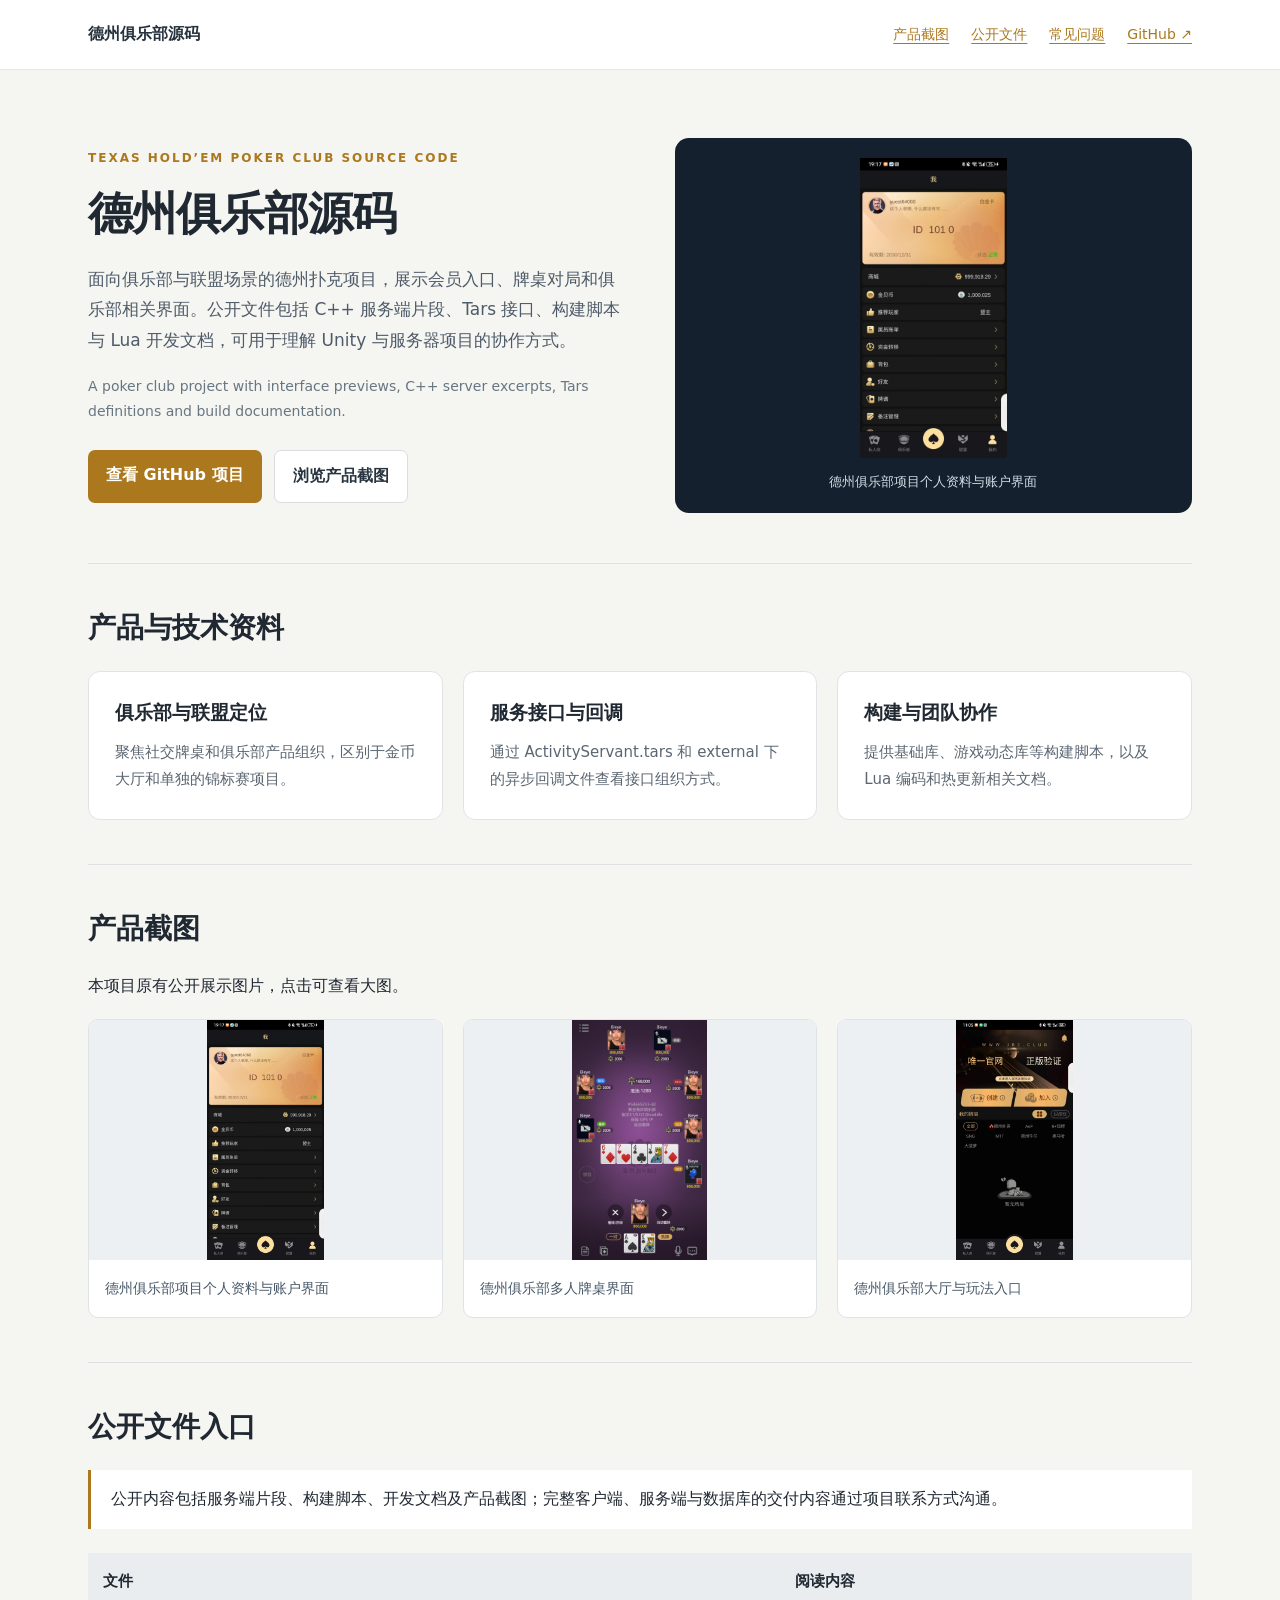
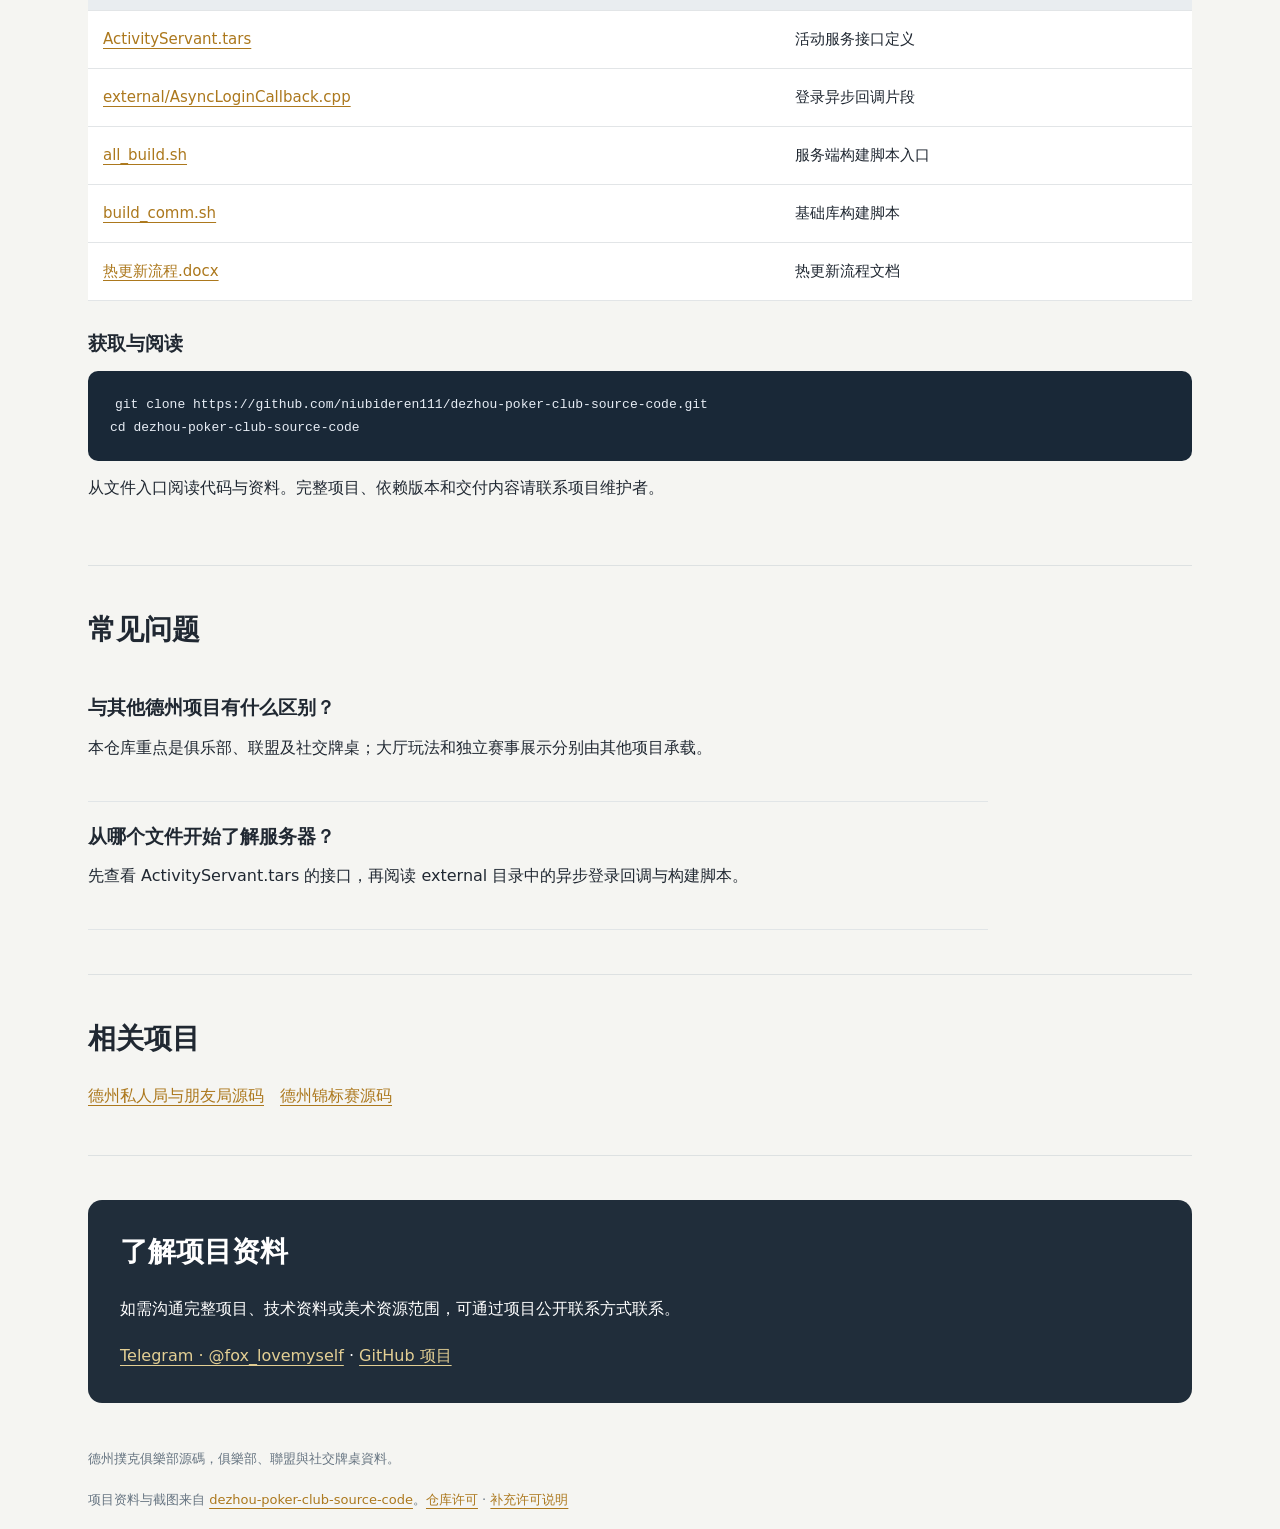
==== docs/index.html @ 36bede4f "Add files via upload" ====
<!doctype html>
<html lang="zh-CN"><head><meta charset="utf-8"><meta name="viewport" content="width=device-width,initial-scale=1">
<title>德州俱乐部源码｜Unity、C++ 与联盟系统资料</title><meta name="description" content="面向俱乐部与联盟场景的德州扑克项目，展示会员入口、牌桌对局和俱乐部相关界面。公开文件包括 C++ 服务端片段、Tars 接口、构建脚本与 Lua 开发文档，可用于理解 Unity 与服务器项目的协作方式。"><meta name="robots" content="index,follow,max-image-preview:large">
<link rel="canonical" href="https://niubideren111.github.io/dezhou-poker-club-source-code/"><meta property="og:type" content="website"><meta property="og:locale" content="zh_CN"><meta property="og:title" content="德州俱乐部源码｜Unity、C++ 与联盟系统资料"><meta property="og:description" content="面向俱乐部与联盟场景的德州扑克项目，展示会员入口、牌桌对局和俱乐部相关界面。公开文件包括 C++ 服务端片段、Tars 接口、构建脚本与 Lua 开发文档，可用于理解 Unity 与服务器项目的协作方式。"><meta property="og:url" content="https://niubideren111.github.io/dezhou-poker-club-source-code/"><meta property="og:image" content="https://niubideren111.github.io/dezhou-poker-club-source-code/assets/seo/social-preview.jpg"><meta property="og:image:width" content="1200"><meta property="og:image:height" content="630"><meta name="twitter:card" content="summary_large_image"><meta name="twitter:title" content="德州俱乐部源码｜Unity、C++ 与联盟系统资料"><meta name="twitter:image" content="https://niubideren111.github.io/dezhou-poker-club-source-code/assets/seo/social-preview.jpg">
<link rel="stylesheet" href="assets/seo/style.css"><script type="application/ld+json">{"@context": "https://schema.org", "@type": "WebPage", "name": "德州俱乐部源码｜Unity、C++ 与联盟系统资料", "description": "面向俱乐部与联盟场景的德州扑克项目，展示会员入口、牌桌对局和俱乐部相关界面。公开文件包括 C++ 服务端片段、Tars 接口、构建脚本与 Lua 开发文档，可用于理解 Unity 与服务器项目的协作方式。", "url": "https://niubideren111.github.io/dezhou-poker-club-source-code/", "inLanguage": "zh-CN", "image": "https://niubideren111.github.io/dezhou-poker-club-source-code/assets/seo/social-preview.jpg", "about": {"@type": "CreativeWork", "name": "德州俱乐部源码", "url": "https://github.com/niubideren111/dezhou-poker-club-source-code"}, "isBasedOn": "https://github.com/niubideren111/dezhou-poker-club-source-code"}</script></head>
<body style="--accent:#ac781d"><header><div class="wrap nav"><a class="brand" href="./">德州俱乐部源码</a><nav aria-label="页面导航"><a href="#screenshots">产品截图</a><a href="#files">公开文件</a><a href="#faq">常见问题</a><a href="https://github.com/niubideren111/dezhou-poker-club-source-code">GitHub ↗</a></nav></div></header>
<main class="wrap"><section class="hero"><div><div class="eyebrow">Texas Hold’em Poker Club Source Code</div><h1>德州俱乐部源码</h1><p class="intro">面向俱乐部与联盟场景的德州扑克项目，展示会员入口、牌桌对局和俱乐部相关界面。公开文件包括 C++ 服务端片段、Tars 接口、构建脚本与 Lua 开发文档，可用于理解 Unity 与服务器项目的协作方式。</p><p class="english" lang="en">A poker club project with interface previews, C++ server excerpts, Tars definitions and build documentation.</p><div class="actions"><a class="button" href="https://github.com/niubideren111/dezhou-poker-club-source-code">查看 GitHub 项目</a><a class="button secondary" href="#screenshots">浏览产品截图</a></div></div><div class="hero-media"><img src="assets/seo/dezhou-poker-club-source-code-01.jpg" width="784" height="1600" alt="德州俱乐部项目个人资料与账户界面" fetchpriority="high"><p>德州俱乐部项目个人资料与账户界面</p></div></section>
<section class="section" id="features"><h2>产品与技术资料</h2><div class="grid"><article class="card"><h3>俱乐部与联盟定位</h3><p>聚焦社交牌桌和俱乐部产品组织，区别于金币大厅和单独的锦标赛项目。</p></article><article class="card"><h3>服务接口与回调</h3><p>通过 ActivityServant.tars 和 external 下的异步回调文件查看接口组织方式。</p></article><article class="card"><h3>构建与团队协作</h3><p>提供基础库、游戏动态库等构建脚本，以及 Lua 编码和热更新相关文档。</p></article></div></section>
<section class="section" id="screenshots"><h2>产品截图</h2><p>本项目原有公开展示图片，点击可查看大图。</p><div class="gallery"><figure><a href="assets/seo/dezhou-poker-club-source-code-01.jpg" aria-label="查看大图：德州俱乐部项目个人资料与账户界面"><img src="assets/seo/dezhou-poker-club-source-code-01.jpg" width="784" height="1600" alt="德州俱乐部项目个人资料与账户界面" loading="lazy" decoding="async"></a><figcaption>德州俱乐部项目个人资料与账户界面</figcaption></figure><figure><a href="assets/seo/dezhou-poker-club-source-code-02.jpg" aria-label="查看大图：德州俱乐部多人牌桌界面"><img src="assets/seo/dezhou-poker-club-source-code-02.jpg" width="720" height="1280" alt="德州俱乐部多人牌桌界面" loading="lazy" decoding="async"></a><figcaption>德州俱乐部多人牌桌界面</figcaption></figure><figure><a href="assets/seo/dezhou-poker-club-source-code-03.jpg" aria-label="查看大图：德州俱乐部大厅与玩法入口"><img src="assets/seo/dezhou-poker-club-source-code-03.jpg" width="784" height="1600" alt="德州俱乐部大厅与玩法入口" loading="lazy" decoding="async"></a><figcaption>德州俱乐部大厅与玩法入口</figcaption></figure></div></section>
<section class="section" id="files"><h2>公开文件入口</h2><p class="note">公开内容包括服务端片段、构建脚本、开发文档及产品截图；完整客户端、服务端与数据库的交付内容通过项目联系方式沟通。</p><div class="table-wrap"><table><thead><tr><th>文件</th><th>阅读内容</th></tr></thead><tbody><tr><td><a href="https://github.com/niubideren111/dezhou-poker-club-source-code/blob/main/ActivityServant.tars">ActivityServant.tars</a></td><td>活动服务接口定义</td></tr><tr><td><a href="https://github.com/niubideren111/dezhou-poker-club-source-code/blob/main/external/AsyncLoginCallback.cpp">external/AsyncLoginCallback.cpp</a></td><td>登录异步回调片段</td></tr><tr><td><a href="https://github.com/niubideren111/dezhou-poker-club-source-code/blob/main/all_build.sh">all_build.sh</a></td><td>服务端构建脚本入口</td></tr><tr><td><a href="https://github.com/niubideren111/dezhou-poker-club-source-code/blob/main/build_comm.sh">build_comm.sh</a></td><td>基础库构建脚本</td></tr><tr><td><a href="https://github.com/niubideren111/dezhou-poker-club-source-code/blob/main/%E7%83%AD%E6%9B%B4%E6%96%B0%E6%B5%81%E7%A8%8B.docx">热更新流程.docx</a></td><td>热更新流程文档</td></tr></tbody></table></div><h3 style="margin-top:28px">获取与阅读</h3><pre><code>git clone https://github.com/niubideren111/dezhou-poker-club-source-code.git
cd dezhou-poker-club-source-code</code></pre><p>从文件入口阅读代码与资料。完整项目、依赖版本和交付内容请联系项目维护者。</p></section>
<section class="section" id="faq"><h2>常见问题</h2><div class="faq"><article><h3>与其他德州项目有什么区别？</h3><p>本仓库重点是俱乐部、联盟及社交牌桌；大厅玩法和独立赛事展示分别由其他项目承载。</p></article><article><h3>从哪个文件开始了解服务器？</h3><p>先查看 ActivityServant.tars 的接口，再阅读 external 目录中的异步登录回调与构建脚本。</p></article></div></section>
<section class="section"><h2>相关项目</h2><div class="related"><a href="https://github.com/niubideren111/Texas-Hold-em-source-code">德州私人局与朋友局源码</a><a href="https://github.com/niubideren111/Texas-Hold-em-Tournament-Source-Code">德州锦标赛源码</a></div></section>
<section class="section"><div class="contact"><h2>了解项目资料</h2><p>如需沟通完整项目、技术资料或美术资源范围，可通过项目公开联系方式联系。</p><a href="https://t.me/fox_lovemyself">Telegram · @fox_lovemyself</a> · <a href="https://github.com/niubideren111/dezhou-poker-club-source-code">GitHub 项目</a></div></section></main>
<footer class="wrap"><p lang="zh-Hant">德州撲克俱樂部源碼，俱樂部、聯盟與社交牌桌資料。</p><p>项目资料与截图来自 <a href="https://github.com/niubideren111/dezhou-poker-club-source-code">dezhou-poker-club-source-code</a>。<a href="https://github.com/niubideren111/dezhou-poker-club-source-code/blob/main/LICENSE">仓库许可</a> · <a href="https://github.com/niubideren111/dezhou-poker-club-source-code/blob/main/License.md">补充许可说明</a></p></footer></body></html>
---- docs/assets/seo/style.css ----
*{box-sizing:border-box}html{scroll-behavior:smooth}body{margin:0;background:#f5f5f2;color:#202832;font:16px/1.8 system-ui,-apple-system,"Segoe UI","Microsoft YaHei",sans-serif}a{color:var(--accent);text-underline-offset:4px}a:focus-visible{outline:3px solid var(--accent);outline-offset:5px}.wrap{max-width:1160px;margin:auto;padding:0 28px}header{background:#fff;border-bottom:1px solid #e4e5e5}.nav{display:flex;justify-content:space-between;gap:18px;align-items:center;padding-top:20px;padding-bottom:20px}.brand{font-weight:750;color:#26323d;text-decoration:none}nav{display:flex;gap:22px;flex-wrap:wrap;font-size:14px}.hero{display:grid;grid-template-columns:1.05fr 1fr;gap:44px;align-items:center;padding:68px 0 50px}.eyebrow{font-size:12px;letter-spacing:2px;font-weight:750;color:var(--accent);text-transform:uppercase}h1{font-size:clamp(30px,3.5vw,46px);line-height:1.25;letter-spacing:-1px;margin:16px 0 22px}h2{font-size:28px;line-height:1.4;margin:0 0 24px}h3{font-size:19px;line-height:1.5;margin:0 0 12px}p{margin:0 0 18px}.intro{font-size:17px;color:#4e5b68}.english{font-size:14px;color:#687681}.actions{display:flex;gap:12px;flex-wrap:wrap;margin-top:26px}.button{display:inline-block;padding:11px 18px;border-radius:7px;background:var(--accent);color:white;text-decoration:none;font-weight:650}.button.secondary{background:#fff;border:1px solid #d9dddf;color:#283440}.hero-media{background:#14202e;border-radius:14px;overflow:hidden;padding:20px;text-align:center}.hero-media img{width:100%;height:300px;object-fit:contain;display:block}.hero-media p{color:#d4dde7;font-size:13px;margin:12px 0 0}.section{padding:44px 0;border-top:1px solid #dde1e2}.grid{display:grid;grid-template-columns:repeat(3,1fr);gap:20px}.card{background:white;border:1px solid #e0e4e7;border-radius:12px;padding:26px}.card p{color:#5b6671;font-size:15px;margin-bottom:0}.gallery{display:grid;grid-template-columns:repeat(3,1fr);gap:20px}figure{margin:0;background:white;border:1px solid #dde3e7;border-radius:10px;overflow:hidden}figure img{width:100%;height:240px;object-fit:contain;background:#edf0f3;display:block}figcaption{font-size:14px;padding:16px;color:#495969}.table-wrap{overflow-x:auto}table{width:100%;border-collapse:collapse;background:white;font-size:15px}th,td{text-align:left;padding:15px;border-bottom:1px solid #e2e5e7;overflow-wrap:anywhere}th{background:#e9edf0}.note{border-left:3px solid var(--accent);padding:15px 20px;background:#fff;margin:24px 0}.faq{max-width:900px}.faq article{padding:20px 0;border-bottom:1px solid #e1e5e7}.related{display:flex;gap:16px;flex-wrap:wrap}.contact{background:#202d3a;color:#fff;border-radius:14px;padding:32px}.contact a{color:#e3cf94}footer{font-size:13px;padding:32px 0 44px;color:#667481}code{background:#e9eef1;padding:2px 5px;border-radius:3px}pre{white-space:pre-wrap;overflow-wrap:anywhere;background:#192837;color:#e7edf5;padding:22px;border-radius:10px;font-size:13px}pre code{background:none} @media(max-width:760px){.wrap{padding:0 18px}.nav{align-items:flex-start;padding-top:16px;padding-bottom:16px;flex-direction:column}nav{gap:15px}.hero{grid-template-columns:1fr;padding:36px 0;gap:25px}.hero-media img{height:250px}.grid,.gallery{grid-template-columns:1fr}.section{padding:32px 0}h2{font-size:24px}.card{padding:22px}figure img{height:280px}}@media(prefers-reduced-motion:reduce){html{scroll-behavior:auto}}
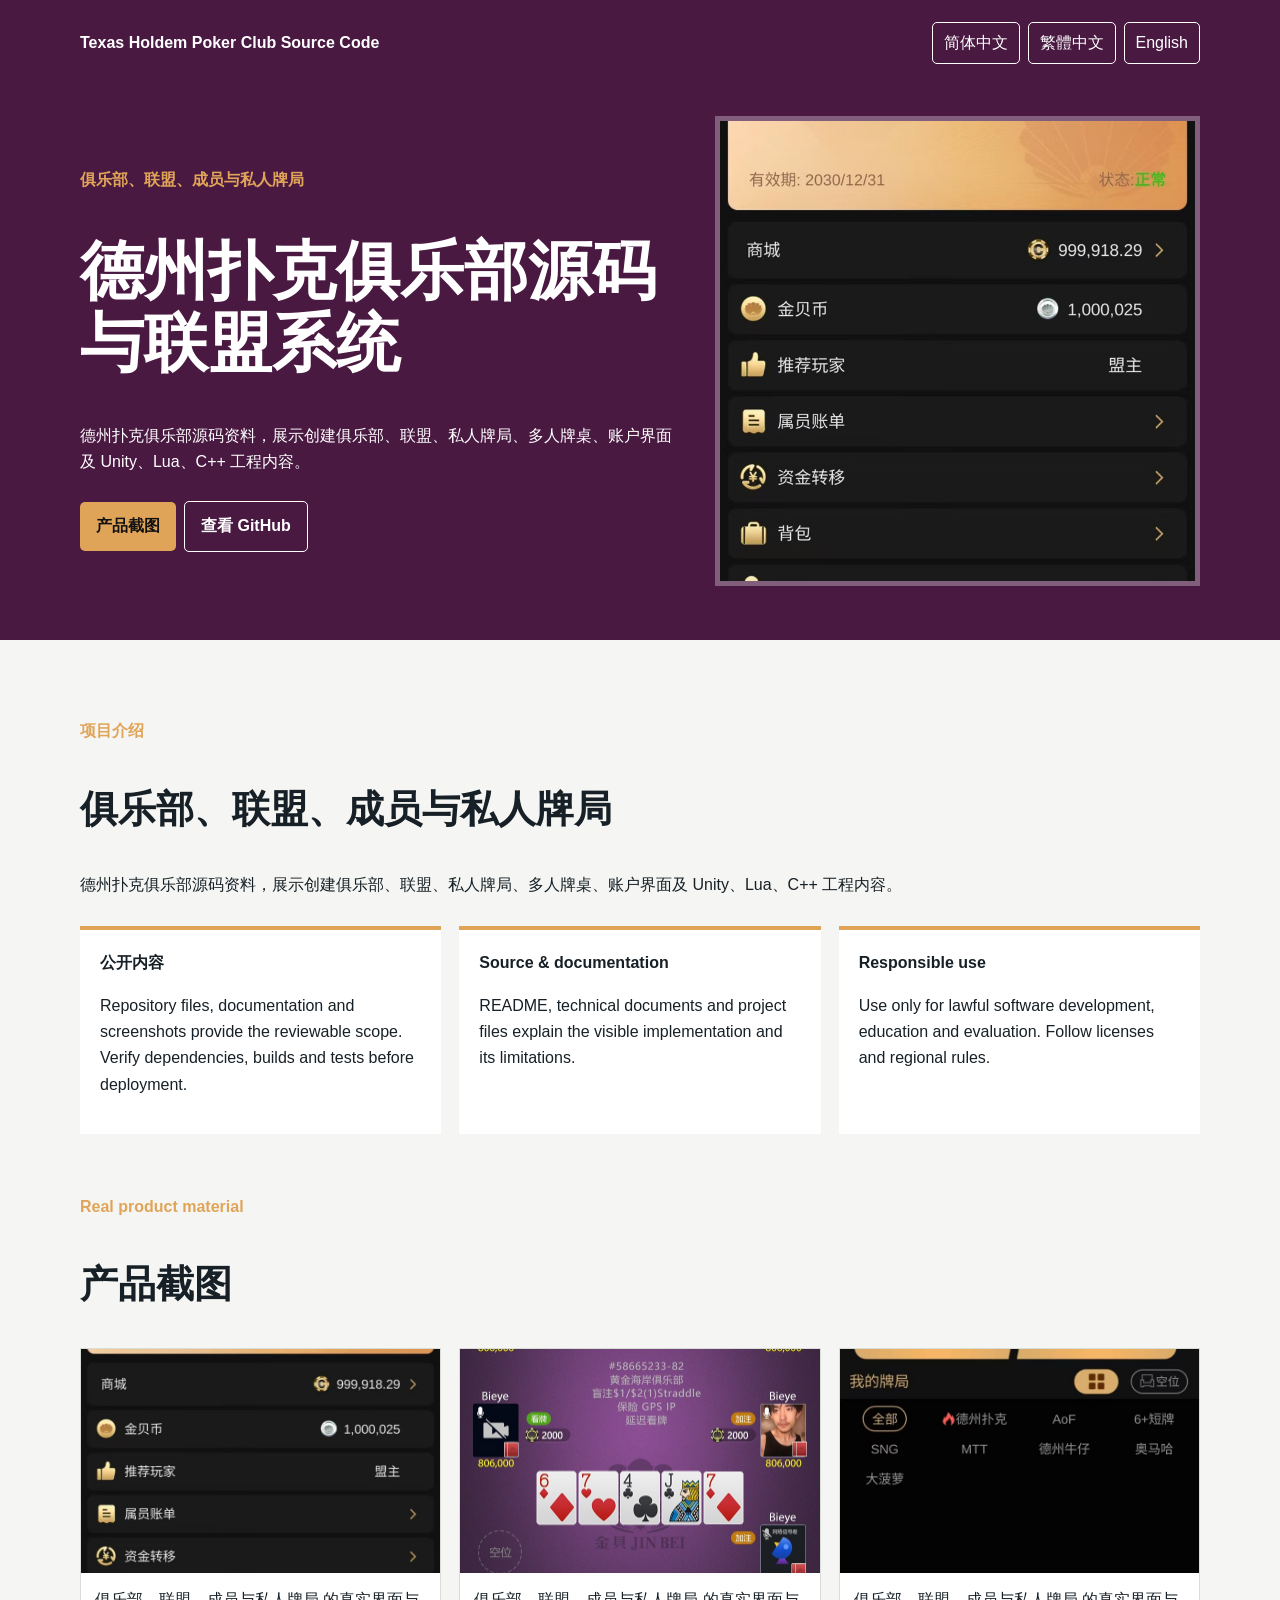
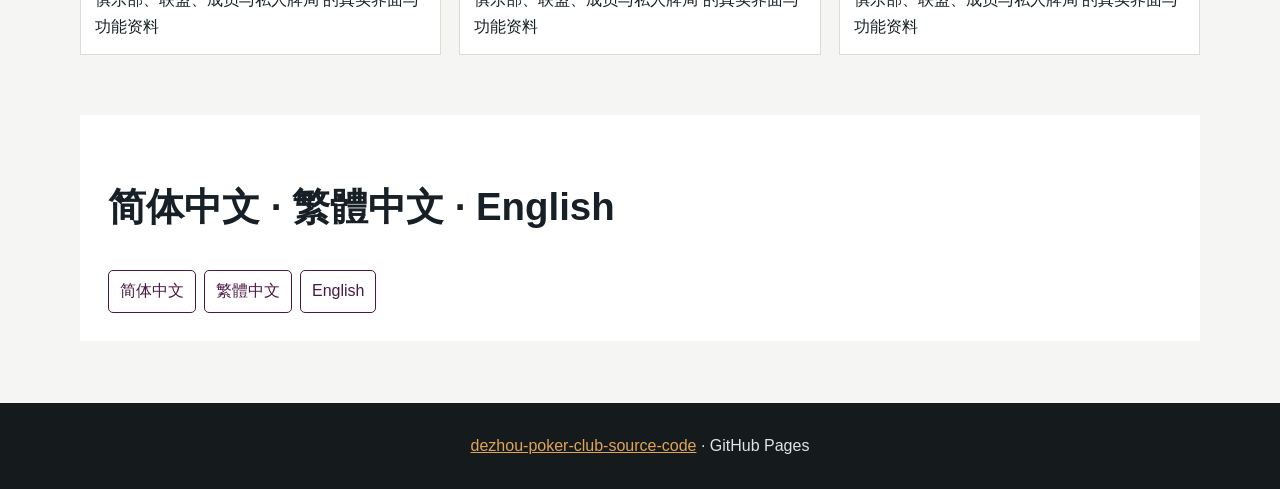
==== commit 4862ba0b: "Add files via upload" ====
--- a/docs/index.html
+++ b/docs/index.html
@@ -1,15 +1,3 @@
-<!doctype html>
-<html lang="zh-CN"><head><meta charset="utf-8"><meta name="viewport" content="width=device-width,initial-scale=1">
-<title>德州俱乐部源码｜Unity、C++ 与联盟系统资料</title><meta name="description" content="面向俱乐部与联盟场景的德州扑克项目，展示会员入口、牌桌对局和俱乐部相关界面。公开文件包括 C++ 服务端片段、Tars 接口、构建脚本与 Lua 开发文档，可用于理解 Unity 与服务器项目的协作方式。"><meta name="robots" content="index,follow,max-image-preview:large">
-<link rel="canonical" href="https://niubideren111.github.io/dezhou-poker-club-source-code/"><meta property="og:type" content="website"><meta property="og:locale" content="zh_CN"><meta property="og:title" content="德州俱乐部源码｜Unity、C++ 与联盟系统资料"><meta property="og:description" content="面向俱乐部与联盟场景的德州扑克项目，展示会员入口、牌桌对局和俱乐部相关界面。公开文件包括 C++ 服务端片段、Tars 接口、构建脚本与 Lua 开发文档，可用于理解 Unity 与服务器项目的协作方式。"><meta property="og:url" content="https://niubideren111.github.io/dezhou-poker-club-source-code/"><meta property="og:image" content="https://niubideren111.github.io/dezhou-poker-club-source-code/assets/seo/social-preview.jpg"><meta property="og:image:width" content="1200"><meta property="og:image:height" content="630"><meta name="twitter:card" content="summary_large_image"><meta name="twitter:title" content="德州俱乐部源码｜Unity、C++ 与联盟系统资料"><meta name="twitter:image" content="https://niubideren111.github.io/dezhou-poker-club-source-code/assets/seo/social-preview.jpg">
-<link rel="stylesheet" href="assets/seo/style.css"><script type="application/ld+json">{"@context": "https://schema.org", "@type": "WebPage", "name": "德州俱乐部源码｜Unity、C++ 与联盟系统资料", "description": "面向俱乐部与联盟场景的德州扑克项目，展示会员入口、牌桌对局和俱乐部相关界面。公开文件包括 C++ 服务端片段、Tars 接口、构建脚本与 Lua 开发文档，可用于理解 Unity 与服务器项目的协作方式。", "url": "https://niubideren111.github.io/dezhou-poker-club-source-code/", "inLanguage": "zh-CN", "image": "https://niubideren111.github.io/dezhou-poker-club-source-code/assets/seo/social-preview.jpg", "about": {"@type": "CreativeWork", "name": "德州俱乐部源码", "url": "https://github.com/niubideren111/dezhou-poker-club-source-code"}, "isBasedOn": "https://github.com/niubideren111/dezhou-poker-club-source-code"}</script></head>
-<body style="--accent:#ac781d"><header><div class="wrap nav"><a class="brand" href="./">德州俱乐部源码</a><nav aria-label="页面导航"><a href="#screenshots">产品截图</a><a href="#files">公开文件</a><a href="#faq">常见问题</a><a href="https://github.com/niubideren111/dezhou-poker-club-source-code">GitHub ↗</a></nav></div></header>
-<main class="wrap"><section class="hero"><div><div class="eyebrow">Texas Hold’em Poker Club Source Code</div><h1>德州俱乐部源码</h1><p class="intro">面向俱乐部与联盟场景的德州扑克项目，展示会员入口、牌桌对局和俱乐部相关界面。公开文件包括 C++ 服务端片段、Tars 接口、构建脚本与 Lua 开发文档，可用于理解 Unity 与服务器项目的协作方式。</p><p class="english" lang="en">A poker club project with interface previews, C++ server excerpts, Tars definitions and build documentation.</p><div class="actions"><a class="button" href="https://github.com/niubideren111/dezhou-poker-club-source-code">查看 GitHub 项目</a><a class="button secondary" href="#screenshots">浏览产品截图</a></div></div><div class="hero-media"><img src="assets/seo/dezhou-poker-club-source-code-01.jpg" width="784" height="1600" alt="德州俱乐部项目个人资料与账户界面" fetchpriority="high"><p>德州俱乐部项目个人资料与账户界面</p></div></section>
-<section class="section" id="features"><h2>产品与技术资料</h2><div class="grid"><article class="card"><h3>俱乐部与联盟定位</h3><p>聚焦社交牌桌和俱乐部产品组织，区别于金币大厅和单独的锦标赛项目。</p></article><article class="card"><h3>服务接口与回调</h3><p>通过 ActivityServant.tars 和 external 下的异步回调文件查看接口组织方式。</p></article><article class="card"><h3>构建与团队协作</h3><p>提供基础库、游戏动态库等构建脚本，以及 Lua 编码和热更新相关文档。</p></article></div></section>
-<section class="section" id="screenshots"><h2>产品截图</h2><p>本项目原有公开展示图片，点击可查看大图。</p><div class="gallery"><figure><a href="assets/seo/dezhou-poker-club-source-code-01.jpg" aria-label="查看大图：德州俱乐部项目个人资料与账户界面"><img src="assets/seo/dezhou-poker-club-source-code-01.jpg" width="784" height="1600" alt="德州俱乐部项目个人资料与账户界面" loading="lazy" decoding="async"></a><figcaption>德州俱乐部项目个人资料与账户界面</figcaption></figure><figure><a href="assets/seo/dezhou-poker-club-source-code-02.jpg" aria-label="查看大图：德州俱乐部多人牌桌界面"><img src="assets/seo/dezhou-poker-club-source-code-02.jpg" width="720" height="1280" alt="德州俱乐部多人牌桌界面" loading="lazy" decoding="async"></a><figcaption>德州俱乐部多人牌桌界面</figcaption></figure><figure><a href="assets/seo/dezhou-poker-club-source-code-03.jpg" aria-label="查看大图：德州俱乐部大厅与玩法入口"><img src="assets/seo/dezhou-poker-club-source-code-03.jpg" width="784" height="1600" alt="德州俱乐部大厅与玩法入口" loading="lazy" decoding="async"></a><figcaption>德州俱乐部大厅与玩法入口</figcaption></figure></div></section>
-<section class="section" id="files"><h2>公开文件入口</h2><p class="note">公开内容包括服务端片段、构建脚本、开发文档及产品截图；完整客户端、服务端与数据库的交付内容通过项目联系方式沟通。</p><div class="table-wrap"><table><thead><tr><th>文件</th><th>阅读内容</th></tr></thead><tbody><tr><td><a href="https://github.com/niubideren111/dezhou-poker-club-source-code/blob/main/ActivityServant.tars">ActivityServant.tars</a></td><td>活动服务接口定义</td></tr><tr><td><a href="https://github.com/niubideren111/dezhou-poker-club-source-code/blob/main/external/AsyncLoginCallback.cpp">external/AsyncLoginCallback.cpp</a></td><td>登录异步回调片段</td></tr><tr><td><a href="https://github.com/niubideren111/dezhou-poker-club-source-code/blob/main/all_build.sh">all_build.sh</a></td><td>服务端构建脚本入口</td></tr><tr><td><a href="https://github.com/niubideren111/dezhou-poker-club-source-code/blob/main/build_comm.sh">build_comm.sh</a></td><td>基础库构建脚本</td></tr><tr><td><a href="https://github.com/niubideren111/dezhou-poker-club-source-code/blob/main/%E7%83%AD%E6%9B%B4%E6%96%B0%E6%B5%81%E7%A8%8B.docx">热更新流程.docx</a></td><td>热更新流程文档</td></tr></tbody></table></div><h3 style="margin-top:28px">获取与阅读</h3><pre><code>git clone https://github.com/niubideren111/dezhou-poker-club-source-code.git
-cd dezhou-poker-club-source-code</code></pre><p>从文件入口阅读代码与资料。完整项目、依赖版本和交付内容请联系项目维护者。</p></section>
-<section class="section" id="faq"><h2>常见问题</h2><div class="faq"><article><h3>与其他德州项目有什么区别？</h3><p>本仓库重点是俱乐部、联盟及社交牌桌；大厅玩法和独立赛事展示分别由其他项目承载。</p></article><article><h3>从哪个文件开始了解服务器？</h3><p>先查看 ActivityServant.tars 的接口，再阅读 external 目录中的异步登录回调与构建脚本。</p></article></div></section>
-<section class="section"><h2>相关项目</h2><div class="related"><a href="https://github.com/niubideren111/Texas-Hold-em-source-code">德州私人局与朋友局源码</a><a href="https://github.com/niubideren111/Texas-Hold-em-Tournament-Source-Code">德州锦标赛源码</a></div></section>
-<section class="section"><div class="contact"><h2>了解项目资料</h2><p>如需沟通完整项目、技术资料或美术资源范围，可通过项目公开联系方式联系。</p><a href="https://t.me/fox_lovemyself">Telegram · @fox_lovemyself</a> · <a href="https://github.com/niubideren111/dezhou-poker-club-source-code">GitHub 项目</a></div></section></main>
-<footer class="wrap"><p lang="zh-Hant">德州撲克俱樂部源碼，俱樂部、聯盟與社交牌桌資料。</p><p>项目资料与截图来自 <a href="https://github.com/niubideren111/dezhou-poker-club-source-code">dezhou-poker-club-source-code</a>。<a href="https://github.com/niubideren111/dezhou-poker-club-source-code/blob/main/LICENSE">仓库许可</a> · <a href="https://github.com/niubideren111/dezhou-poker-club-source-code/blob/main/License.md">补充许可说明</a></p></footer></body></html>+<!doctype html><html lang="zh-Hans"><head><meta charset="utf-8"><meta name="viewport" content="width=device-width,initial-scale=1"><title>德州扑克俱乐部源码与联盟系统</title><meta name="description" content="德州扑克俱乐部源码资料，展示创建俱乐部、联盟、私人牌局、多人牌桌、账户界面及 Unity、Lua、C++ 工程内容。"><meta name="robots" content="index,follow,max-image-preview:large"><link rel="canonical" href="https://niubideren111.github.io/dezhou-poker-club-source-code/"><link rel="alternate" hreflang="zh-CN" href="https://niubideren111.github.io/dezhou-poker-club-source-code/zh-cn/"><link rel="alternate" hreflang="zh-TW" href="https://niubideren111.github.io/dezhou-poker-club-source-code/zh-tw/"><link rel="alternate" hreflang="en" href="https://niubideren111.github.io/dezhou-poker-club-source-code/en/"><link rel="alternate" hreflang="x-default" href="https://niubideren111.github.io/dezhou-poker-club-source-code/"><meta property="og:title" content="德州扑克俱乐部源码与联盟系统"><meta property="og:description" content="德州扑克俱乐部源码资料，展示创建俱乐部、联盟、私人牌局、多人牌桌、账户界面及 Unity、Lua、C++ 工程内容。"><meta property="og:image" content="https://niubideren111.github.io/dezhou-poker-club-source-code/assets/seo/dezhou-poker-club-source-code-01.jpg"><link rel="stylesheet" href="assets/seo/style.css"><script type="application/ld+json">{"@context":"https://schema.org","@type":"SoftwareSourceCode","name":"德州扑克俱乐部源码与联盟系统","description":"德州扑克俱乐部源码资料，展示创建俱乐部、联盟、私人牌局、多人牌桌、账户界面及 Unity、Lua、C++ 工程内容。","codeRepository":"https://github.com/niubideren111/dezhou-poker-club-source-code","inLanguage":"zh-Hans"}</script></head><body><header><nav><a class="brand" href="index.html">Texas Holdem Poker Club Source Code</a><div class="langs"><a href="zh-cn/index.html">简体中文</a><a href="zh-tw/index.html">繁體中文</a><a href="en/index.html">English</a></div></nav><div class="hero"><div><p class="eyebrow">俱乐部、联盟、成员与私人牌局</p><h1>德州扑克俱乐部源码与联盟系统</h1><p>德州扑克俱乐部源码资料，展示创建俱乐部、联盟、私人牌局、多人牌桌、账户界面及 Unity、Lua、C++ 工程内容。</p><a class="button" href="#screens">产品截图</a><a class="button ghost" href="https://github.com/niubideren111/dezhou-poker-club-source-code">查看 GitHub</a></div><img src="assets/seo/dezhou-poker-club-source-code-01.jpg" alt="德州扑克俱乐部源码与联盟系统 主界面"></div></header><main><section><p class="eyebrow">项目介绍</p><h2>俱乐部、联盟、成员与私人牌局</h2><p>德州扑克俱乐部源码资料，展示创建俱乐部、联盟、私人牌局、多人牌桌、账户界面及 Unity、Lua、C++ 工程内容。</p><div class="facts"><article><strong>公开内容</strong><p>Repository files, documentation and screenshots provide the reviewable scope. Verify dependencies, builds and tests before deployment.</p></article><article><strong>Source & documentation</strong><p>README, technical documents and project files explain the visible implementation and its limitations.</p></article><article><strong>Responsible use</strong><p>Use only for lawful software development, education and evaluation. Follow licenses and regional rules.</p></article></div></section><section id="screens"><p class="eyebrow">Real product material</p><h2>产品截图</h2><div class="gallery"><figure><img loading="lazy" src="assets/seo/dezhou-poker-club-source-code-01.jpg" alt="德州扑克俱乐部源码与联盟系统 产品界面截图"><figcaption>俱乐部、联盟、成员与私人牌局 的真实界面与功能资料</figcaption></figure>
+<figure><img loading="lazy" src="assets/seo/dezhou-poker-club-source-code-02.jpg" alt="德州扑克俱乐部源码与联盟系统 产品界面截图"><figcaption>俱乐部、联盟、成员与私人牌局 的真实界面与功能资料</figcaption></figure>
+<figure><img loading="lazy" src="assets/seo/dezhou-poker-club-source-code-03.jpg" alt="德州扑克俱乐部源码与联盟系统 产品界面截图"><figcaption>俱乐部、联盟、成员与私人牌局 的真实界面与功能资料</figcaption></figure></div></section><section class="language-band"><h2>简体中文 · 繁體中文 · English</h2><div class="langs"><a href="zh-cn/index.html">简体中文</a><a href="zh-tw/index.html">繁體中文</a><a href="en/index.html">English</a></div></section></main><footer><a href="https://github.com/niubideren111/dezhou-poker-club-source-code">dezhou-poker-club-source-code</a> · GitHub Pages</footer></body></html>
--- a/docs/assets/seo/style.css
+++ b/docs/assets/seo/style.css
@@ -1 +1 @@
-*{box-sizing:border-box}html{scroll-behavior:smooth}body{margin:0;background:#f5f5f2;color:#202832;font:16px/1.8 system-ui,-apple-system,"Segoe UI","Microsoft YaHei",sans-serif}a{color:var(--accent);text-underline-offset:4px}a:focus-visible{outline:3px solid var(--accent);outline-offset:5px}.wrap{max-width:1160px;margin:auto;padding:0 28px}header{background:#fff;border-bottom:1px solid #e4e5e5}.nav{display:flex;justify-content:space-between;gap:18px;align-items:center;padding-top:20px;padding-bottom:20px}.brand{font-weight:750;color:#26323d;text-decoration:none}nav{display:flex;gap:22px;flex-wrap:wrap;font-size:14px}.hero{display:grid;grid-template-columns:1.05fr 1fr;gap:44px;align-items:center;padding:68px 0 50px}.eyebrow{font-size:12px;letter-spacing:2px;font-weight:750;color:var(--accent);text-transform:uppercase}h1{font-size:clamp(30px,3.5vw,46px);line-height:1.25;letter-spacing:-1px;margin:16px 0 22px}h2{font-size:28px;line-height:1.4;margin:0 0 24px}h3{font-size:19px;line-height:1.5;margin:0 0 12px}p{margin:0 0 18px}.intro{font-size:17px;color:#4e5b68}.english{font-size:14px;color:#687681}.actions{display:flex;gap:12px;flex-wrap:wrap;margin-top:26px}.button{display:inline-block;padding:11px 18px;border-radius:7px;background:var(--accent);color:white;text-decoration:none;font-weight:650}.button.secondary{background:#fff;border:1px solid #d9dddf;color:#283440}.hero-media{background:#14202e;border-radius:14px;overflow:hidden;padding:20px;text-align:center}.hero-media img{width:100%;height:300px;object-fit:contain;display:block}.hero-media p{color:#d4dde7;font-size:13px;margin:12px 0 0}.section{padding:44px 0;border-top:1px solid #dde1e2}.grid{display:grid;grid-template-columns:repeat(3,1fr);gap:20px}.card{background:white;border:1px solid #e0e4e7;border-radius:12px;padding:26px}.card p{color:#5b6671;font-size:15px;margin-bottom:0}.gallery{display:grid;grid-template-columns:repeat(3,1fr);gap:20px}figure{margin:0;background:white;border:1px solid #dde3e7;border-radius:10px;overflow:hidden}figure img{width:100%;height:240px;object-fit:contain;background:#edf0f3;display:block}figcaption{font-size:14px;padding:16px;color:#495969}.table-wrap{overflow-x:auto}table{width:100%;border-collapse:collapse;background:white;font-size:15px}th,td{text-align:left;padding:15px;border-bottom:1px solid #e2e5e7;overflow-wrap:anywhere}th{background:#e9edf0}.note{border-left:3px solid var(--accent);padding:15px 20px;background:#fff;margin:24px 0}.faq{max-width:900px}.faq article{padding:20px 0;border-bottom:1px solid #e1e5e7}.related{display:flex;gap:16px;flex-wrap:wrap}.contact{background:#202d3a;color:#fff;border-radius:14px;padding:32px}.contact a{color:#e3cf94}footer{font-size:13px;padding:32px 0 44px;color:#667481}code{background:#e9eef1;padding:2px 5px;border-radius:3px}pre{white-space:pre-wrap;overflow-wrap:anywhere;background:#192837;color:#e7edf5;padding:22px;border-radius:10px;font-size:13px}pre code{background:none} @media(max-width:760px){.wrap{padding:0 18px}.nav{align-items:flex-start;padding-top:16px;padding-bottom:16px;flex-direction:column}nav{gap:15px}.hero{grid-template-columns:1fr;padding:36px 0;gap:25px}.hero-media img{height:250px}.grid,.gallery{grid-template-columns:1fr}.section{padding:32px 0}h2{font-size:24px}.card{padding:22px}figure img{height:280px}}@media(prefers-reduced-motion:reduce){html{scroll-behavior:auto}}+:root{--brand:#4a1942;--accent:#e0a458;--ink:#172026;--paper:#f5f6f3;--line:#d9ddd8}*{box-sizing:border-box}body{margin:0;background:var(--paper);color:var(--ink);font-family:Inter,Arial,'Microsoft YaHei',sans-serif;line-height:1.65}a{color:var(--brand)}header{background:var(--brand);color:#fff;padding:22px 24px 54px}nav,main,.hero{width:min(1120px,calc(100% - 32px));margin:auto}nav{display:flex;align-items:center;justify-content:space-between;gap:20px}.brand{color:#fff;font-weight:800;text-decoration:none}.langs{display:flex;flex-wrap:wrap;gap:8px}.langs a{display:inline-flex;min-height:40px;align-items:center;border:1px solid currentColor;border-radius:5px;padding:7px 11px;color:inherit;text-decoration:none}.hero{display:grid;grid-template-columns:1.1fr .9fr;gap:42px;align-items:center;padding-top:52px}.hero img{width:100%;max-height:470px;object-fit:cover;border:5px solid rgba(255,255,255,.3)}h1{font-size:clamp(2.2rem,5vw,4.1rem);line-height:1.12;letter-spacing:0}h2{font-size:clamp(1.6rem,3vw,2.4rem)}.eyebrow{color:var(--accent);font-weight:800}.button{display:inline-flex;margin:10px 8px 0 0;border-radius:5px;padding:11px 16px;background:var(--accent);color:#111;text-decoration:none;font-weight:800}.ghost{border:1px solid #fff;background:transparent;color:#fff}main{padding:62px 0}.facts,.gallery{display:grid;grid-template-columns:repeat(3,minmax(0,1fr));gap:18px;margin:28px 0 60px}.facts article{border-top:4px solid var(--accent);padding:20px;background:#fff}.gallery figure{margin:0;border:1px solid var(--line);background:#fff}.gallery img{display:block;width:100%;aspect-ratio:16/10;object-fit:cover}.gallery figcaption{padding:14px}.language-band{padding:28px;background:#fff}.language-band .langs{color:var(--brand)}footer{padding:30px;text-align:center;background:#151a1d;color:#dfe4e1}footer a{color:var(--accent)}@media(max-width:760px){nav,.hero{align-items:flex-start;grid-template-columns:1fr}.facts,.gallery{grid-template-columns:1fr}.brand{max-width:45%}header{padding-inline:16px}}
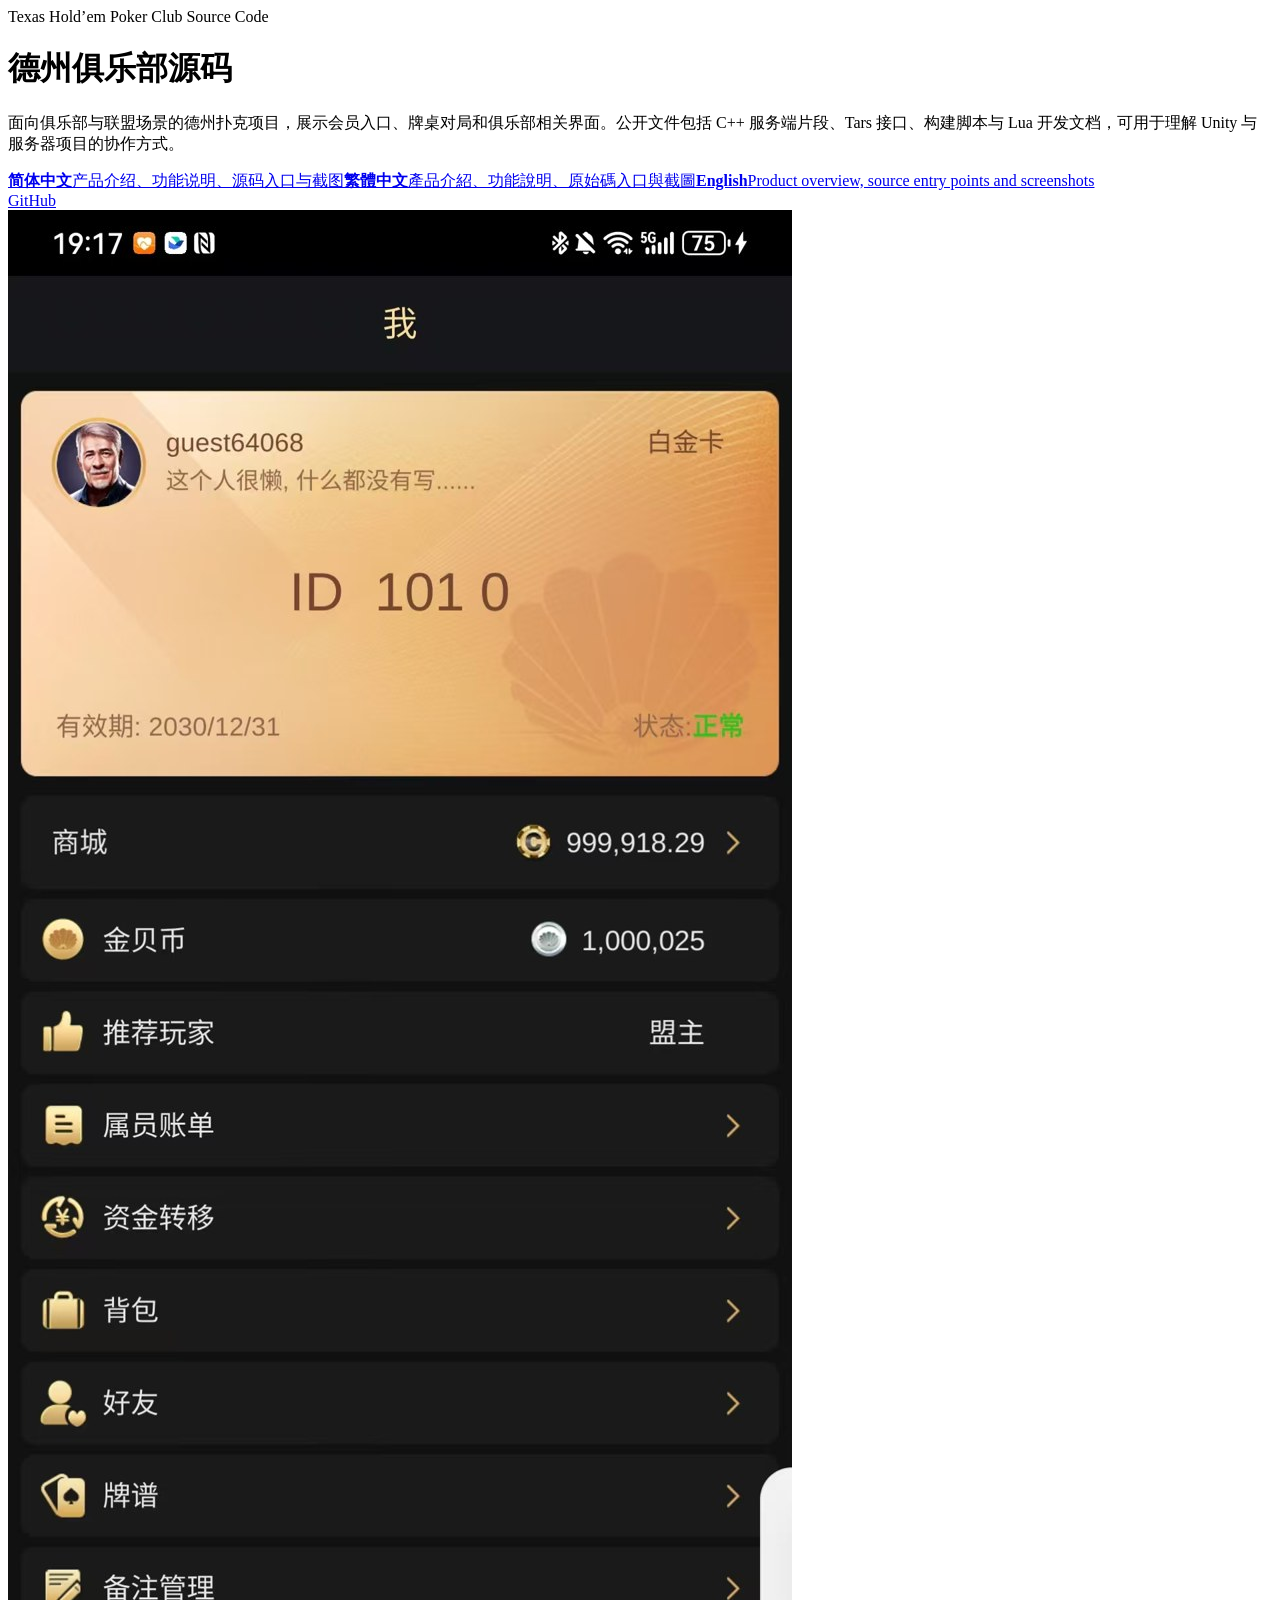
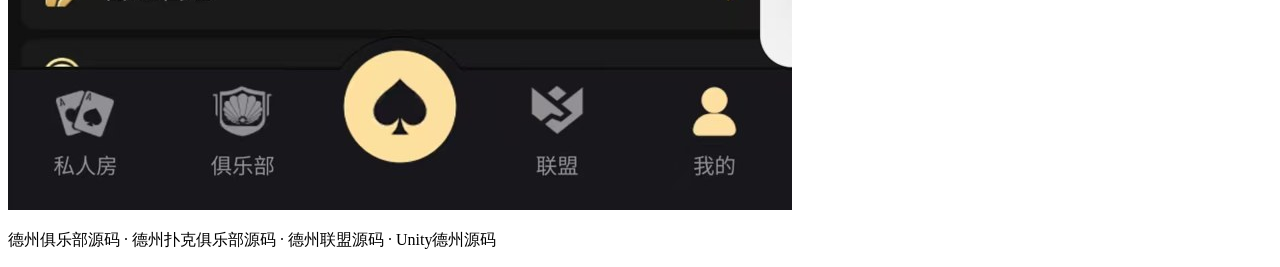
==== commit dc1dace8: "Add files via upload" ====
--- a/docs/index.html
+++ b/docs/index.html
@@ -1,3 +1 @@
-<!doctype html><html lang="zh-Hans"><head><meta charset="utf-8"><meta name="viewport" content="width=device-width,initial-scale=1"><title>德州扑克俱乐部源码与联盟系统</title><meta name="description" content="德州扑克俱乐部源码资料，展示创建俱乐部、联盟、私人牌局、多人牌桌、账户界面及 Unity、Lua、C++ 工程内容。"><meta name="robots" content="index,follow,max-image-preview:large"><link rel="canonical" href="https://niubideren111.github.io/dezhou-poker-club-source-code/"><link rel="alternate" hreflang="zh-CN" href="https://niubideren111.github.io/dezhou-poker-club-source-code/zh-cn/"><link rel="alternate" hreflang="zh-TW" href="https://niubideren111.github.io/dezhou-poker-club-source-code/zh-tw/"><link rel="alternate" hreflang="en" href="https://niubideren111.github.io/dezhou-poker-club-source-code/en/"><link rel="alternate" hreflang="x-default" href="https://niubideren111.github.io/dezhou-poker-club-source-code/"><meta property="og:title" content="德州扑克俱乐部源码与联盟系统"><meta property="og:description" content="德州扑克俱乐部源码资料，展示创建俱乐部、联盟、私人牌局、多人牌桌、账户界面及 Unity、Lua、C++ 工程内容。"><meta property="og:image" content="https://niubideren111.github.io/dezhou-poker-club-source-code/assets/seo/dezhou-poker-club-source-code-01.jpg"><link rel="stylesheet" href="assets/seo/style.css"><script type="application/ld+json">{"@context":"https://schema.org","@type":"SoftwareSourceCode","name":"德州扑克俱乐部源码与联盟系统","description":"德州扑克俱乐部源码资料，展示创建俱乐部、联盟、私人牌局、多人牌桌、账户界面及 Unity、Lua、C++ 工程内容。","codeRepository":"https://github.com/niubideren111/dezhou-poker-club-source-code","inLanguage":"zh-Hans"}</script></head><body><header><nav><a class="brand" href="index.html">Texas Holdem Poker Club Source Code</a><div class="langs"><a href="zh-cn/index.html">简体中文</a><a href="zh-tw/index.html">繁體中文</a><a href="en/index.html">English</a></div></nav><div class="hero"><div><p class="eyebrow">俱乐部、联盟、成员与私人牌局</p><h1>德州扑克俱乐部源码与联盟系统</h1><p>德州扑克俱乐部源码资料，展示创建俱乐部、联盟、私人牌局、多人牌桌、账户界面及 Unity、Lua、C++ 工程内容。</p><a class="button" href="#screens">产品截图</a><a class="button ghost" href="https://github.com/niubideren111/dezhou-poker-club-source-code">查看 GitHub</a></div><img src="assets/seo/dezhou-poker-club-source-code-01.jpg" alt="德州扑克俱乐部源码与联盟系统 主界面"></div></header><main><section><p class="eyebrow">项目介绍</p><h2>俱乐部、联盟、成员与私人牌局</h2><p>德州扑克俱乐部源码资料，展示创建俱乐部、联盟、私人牌局、多人牌桌、账户界面及 Unity、Lua、C++ 工程内容。</p><div class="facts"><article><strong>公开内容</strong><p>Repository files, documentation and screenshots provide the reviewable scope. Verify dependencies, builds and tests before deployment.</p></article><article><strong>Source & documentation</strong><p>README, technical documents and project files explain the visible implementation and its limitations.</p></article><article><strong>Responsible use</strong><p>Use only for lawful software development, education and evaluation. Follow licenses and regional rules.</p></article></div></section><section id="screens"><p class="eyebrow">Real product material</p><h2>产品截图</h2><div class="gallery"><figure><img loading="lazy" src="assets/seo/dezhou-poker-club-source-code-01.jpg" alt="德州扑克俱乐部源码与联盟系统 产品界面截图"><figcaption>俱乐部、联盟、成员与私人牌局 的真实界面与功能资料</figcaption></figure>
-<figure><img loading="lazy" src="assets/seo/dezhou-poker-club-source-code-02.jpg" alt="德州扑克俱乐部源码与联盟系统 产品界面截图"><figcaption>俱乐部、联盟、成员与私人牌局 的真实界面与功能资料</figcaption></figure>
-<figure><img loading="lazy" src="assets/seo/dezhou-poker-club-source-code-03.jpg" alt="德州扑克俱乐部源码与联盟系统 产品界面截图"><figcaption>俱乐部、联盟、成员与私人牌局 的真实界面与功能资料</figcaption></figure></div></section><section class="language-band"><h2>简体中文 · 繁體中文 · English</h2><div class="langs"><a href="zh-cn/index.html">简体中文</a><a href="zh-tw/index.html">繁體中文</a><a href="en/index.html">English</a></div></section></main><footer><a href="https://github.com/niubideren111/dezhou-poker-club-source-code">dezhou-poker-club-source-code</a> · GitHub Pages</footer></body></html>
+<!doctype html><html lang="zh-CN"><head><meta charset="utf-8"><meta name="viewport" content="width=device-width,initial-scale=1"><title>德州俱乐部源码 | 中文与 English 产品资料</title><meta name="description" content="面向俱乐部与联盟场景的德州扑克项目，展示会员入口、牌桌对局和俱乐部相关界面。公开文件包括 C++ 服务端片段、Tars 接口、构建脚本与 Lua 开发文档，可用于理解 Unity 与服务器项目的协作方式。"><meta name="robots" content="index,follow,max-image-preview:large"><link rel="canonical" href="https://niubideren111.github.io/dezhou-poker-club-source-code/"><link rel="alternate" hreflang="zh-CN" href="https://niubideren111.github.io/dezhou-poker-club-source-code/zh-cn/"><link rel="alternate" hreflang="zh-Hant" href="https://niubideren111.github.io/dezhou-poker-club-source-code/zh-tw/"><link rel="alternate" hreflang="en" href="https://niubideren111.github.io/dezhou-poker-club-source-code/en/"><link rel="alternate" hreflang="x-default" href="https://niubideren111.github.io/dezhou-poker-club-source-code/"><meta property="og:image" content="https://niubideren111.github.io/dezhou-poker-club-source-code/assets/seo/social-preview.jpg"><link rel="stylesheet" href="assets/seo/style.css"></head><body style="--accent:#ac781d"><div class="topline"></div><main class="wrap language-home"><div class="eyebrow">Texas Hold’em Poker Club Source Code</div><h1>德州俱乐部源码</h1><p class="intro">面向俱乐部与联盟场景的德州扑克项目，展示会员入口、牌桌对局和俱乐部相关界面。公开文件包括 C++ 服务端片段、Tars 接口、构建脚本与 Lua 开发文档，可用于理解 Unity 与服务器项目的协作方式。</p><div class="language-grid"><a href="zh-cn/"><strong>简体中文</strong><span>产品介绍、功能说明、源码入口与截图</span></a><a href="zh-tw/"><strong>繁體中文</strong><span>產品介紹、功能說明、原始碼入口與截圖</span></a><a href="en/"><strong>English</strong><span>Product overview, source entry points and screenshots</span></a></div><div class="actions"><a class="button" href="https://github.com/niubideren111/dezhou-poker-club-source-code">GitHub</a></div><div class="language-preview"><img src="assets/seo/dezhou-poker-club-source-code-01.jpg" alt="德州俱乐部项目个人资料与账户界面"></div></main><footer class="wrap"><p>德州俱乐部源码 · 德州扑克俱乐部源码 · 德州联盟源码 · Unity德州源码</p></footer></body></html>
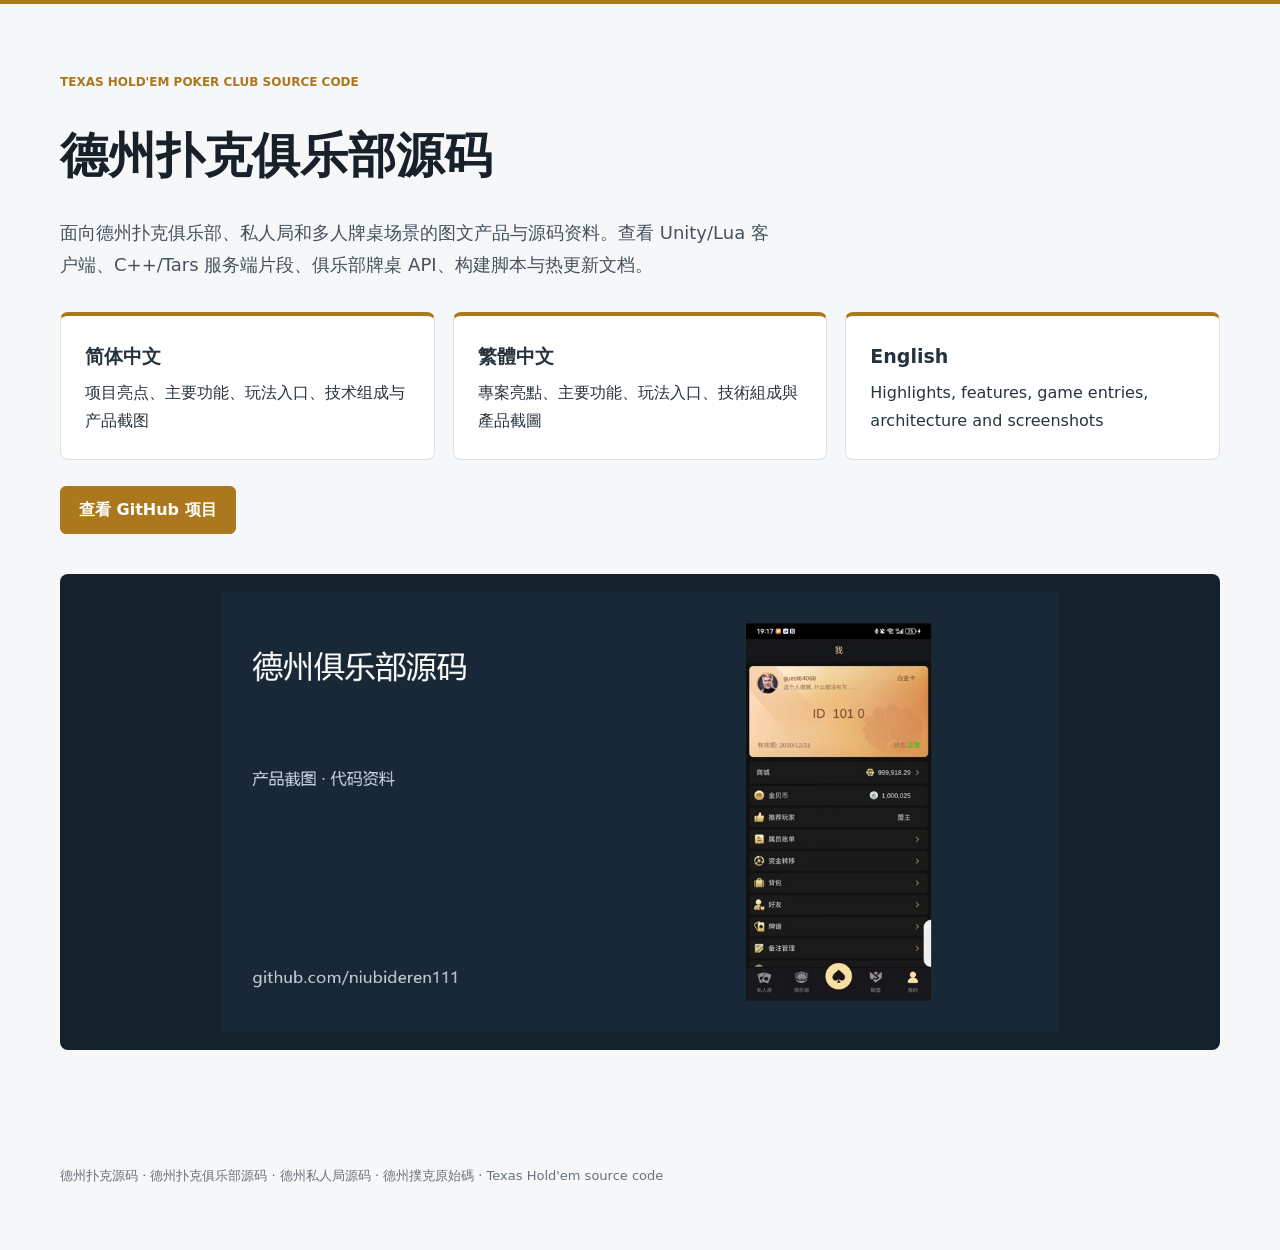
==== commit e3cd60d4: "Add files via upload" ====
--- a/docs/index.html
+++ b/docs/index.html
@@ -1 +1,39 @@
-<!doctype html><html lang="zh-CN"><head><meta charset="utf-8"><meta name="viewport" content="width=device-width,initial-scale=1"><title>德州俱乐部源码 | 中文与 English 产品资料</title><meta name="description" content="面向俱乐部与联盟场景的德州扑克项目，展示会员入口、牌桌对局和俱乐部相关界面。公开文件包括 C++ 服务端片段、Tars 接口、构建脚本与 Lua 开发文档，可用于理解 Unity 与服务器项目的协作方式。"><meta name="robots" content="index,follow,max-image-preview:large"><link rel="canonical" href="https://niubideren111.github.io/dezhou-poker-club-source-code/"><link rel="alternate" hreflang="zh-CN" href="https://niubideren111.github.io/dezhou-poker-club-source-code/zh-cn/"><link rel="alternate" hreflang="zh-Hant" href="https://niubideren111.github.io/dezhou-poker-club-source-code/zh-tw/"><link rel="alternate" hreflang="en" href="https://niubideren111.github.io/dezhou-poker-club-source-code/en/"><link rel="alternate" hreflang="x-default" href="https://niubideren111.github.io/dezhou-poker-club-source-code/"><meta property="og:image" content="https://niubideren111.github.io/dezhou-poker-club-source-code/assets/seo/social-preview.jpg"><link rel="stylesheet" href="assets/seo/style.css"></head><body style="--accent:#ac781d"><div class="topline"></div><main class="wrap language-home"><div class="eyebrow">Texas Hold’em Poker Club Source Code</div><h1>德州俱乐部源码</h1><p class="intro">面向俱乐部与联盟场景的德州扑克项目，展示会员入口、牌桌对局和俱乐部相关界面。公开文件包括 C++ 服务端片段、Tars 接口、构建脚本与 Lua 开发文档，可用于理解 Unity 与服务器项目的协作方式。</p><div class="language-grid"><a href="zh-cn/"><strong>简体中文</strong><span>产品介绍、功能说明、源码入口与截图</span></a><a href="zh-tw/"><strong>繁體中文</strong><span>產品介紹、功能說明、原始碼入口與截圖</span></a><a href="en/"><strong>English</strong><span>Product overview, source entry points and screenshots</span></a></div><div class="actions"><a class="button" href="https://github.com/niubideren111/dezhou-poker-club-source-code">GitHub</a></div><div class="language-preview"><img src="assets/seo/dezhou-poker-club-source-code-01.jpg" alt="德州俱乐部项目个人资料与账户界面"></div></main><footer class="wrap"><p>德州俱乐部源码 · 德州扑克俱乐部源码 · 德州联盟源码 · Unity德州源码</p></footer></body></html>+<!doctype html>
+<html lang="zh-CN">
+<head>
+  <meta charset="utf-8">
+  <meta name="viewport" content="width=device-width,initial-scale=1">
+  <title>德州扑克俱乐部源码｜私人局与多人牌桌产品资料</title>
+  <meta name="description" content="德州扑克俱乐部和私人局源码资料，包含产品截图、Unity/Lua 客户端、C++/Tars 服务端片段、俱乐部牌桌 API、构建与热更新文档。">
+  <meta name="robots" content="index,follow,max-image-preview:large">
+  <link rel="canonical" href="https://niubideren111.github.io/dezhou-poker-club-source-code/">
+  <link rel="alternate" hreflang="zh-CN" href="https://niubideren111.github.io/dezhou-poker-club-source-code/zh-cn/">
+  <link rel="alternate" hreflang="zh-Hant" href="https://niubideren111.github.io/dezhou-poker-club-source-code/zh-tw/">
+  <link rel="alternate" hreflang="en" href="https://niubideren111.github.io/dezhou-poker-club-source-code/en/">
+  <link rel="alternate" hreflang="x-default" href="https://niubideren111.github.io/dezhou-poker-club-source-code/">
+  <meta property="og:type" content="website">
+  <meta property="og:title" content="德州扑克俱乐部源码｜私人局与多人牌桌">
+  <meta property="og:description" content="Unity/Lua 客户端、C++/Tars 服务端片段、俱乐部牌桌 API 与图文产品资料。">
+  <meta property="og:url" content="https://niubideren111.github.io/dezhou-poker-club-source-code/">
+  <meta property="og:image" content="https://niubideren111.github.io/dezhou-poker-club-source-code/assets/seo/social-preview.jpg">
+  <meta name="twitter:card" content="summary_large_image">
+  <link rel="stylesheet" href="assets/seo/style.css">
+  <script type="application/ld+json">{"@context":"https://schema.org","@type":"SoftwareSourceCode","name":"Texas Hold'em Poker Club Source Code","alternateName":["德州扑克俱乐部源码","德州私人局源码","德州撲克俱樂部原始碼"],"codeRepository":"https://github.com/niubideren111/dezhou-poker-club-source-code","url":"https://niubideren111.github.io/dezhou-poker-club-source-code/","programmingLanguage":["C++","Lua","C#"],"image":"https://niubideren111.github.io/dezhou-poker-club-source-code/assets/seo/social-preview.jpg"}</script>
+</head>
+<body style="--accent:#ac781d">
+  <div class="topline"></div>
+  <main class="wrap language-home">
+    <div class="eyebrow">Texas Hold'em Poker Club Source Code</div>
+    <h1>德州扑克俱乐部源码</h1>
+    <p class="intro">面向德州扑克俱乐部、私人局和多人牌桌场景的图文产品与源码资料。查看 Unity/Lua 客户端、C++/Tars 服务端片段、俱乐部牌桌 API、构建脚本与热更新文档。</p>
+    <div class="language-grid">
+      <a href="zh-cn/"><strong>简体中文</strong><span>项目亮点、主要功能、玩法入口、技术组成与产品截图</span></a>
+      <a href="zh-tw/"><strong>繁體中文</strong><span>專案亮點、主要功能、玩法入口、技術組成與產品截圖</span></a>
+      <a href="en/"><strong>English</strong><span>Highlights, features, game entries, architecture and screenshots</span></a>
+    </div>
+    <div class="actions"><a class="button" href="https://github.com/niubideren111/dezhou-poker-club-source-code">查看 GitHub 项目</a></div>
+    <div class="language-preview"><img src="assets/seo/social-preview.jpg" alt="德州扑克俱乐部源码、私人局和多人牌桌产品截图"></div>
+  </main>
+  <footer class="wrap"><p>德州扑克源码 · 德州扑克俱乐部源码 · 德州私人局源码 · 德州撲克原始碼 · Texas Hold'em source code</p></footer>
+</body>
+</html>
--- a/docs/assets/seo/style.css
+++ b/docs/assets/seo/style.css
@@ -0,0 +1 @@
+:root{color-scheme:light}*{box-sizing:border-box}html{scroll-behavior:smooth}body{margin:0;background:#f6f7f8;color:#18212a;font:16px/1.75 system-ui,-apple-system,"Segoe UI","Microsoft JhengHei","Microsoft YaHei",sans-serif}a{color:var(--accent);text-underline-offset:4px}a:focus-visible{outline:3px solid var(--accent);outline-offset:4px}.wrap{width:min(1160px,calc(100% - 40px));margin:auto}.topline{height:4px;background:var(--accent)}header{background:#fff;border-bottom:1px solid #dfe3e6;position:sticky;top:0;z-index:5}.nav{min-height:64px;display:flex;align-items:center;justify-content:space-between;gap:20px}.brand{font-weight:750;color:#17222d;text-decoration:none}.navlinks,.languages{display:flex;align-items:center;gap:18px;flex-wrap:wrap}.navlinks a,.languages a{font-size:14px;text-decoration:none;color:#42505c}.languages a[aria-current="page"]{color:var(--accent);font-weight:750;border-bottom:2px solid var(--accent)}.hero{display:grid;grid-template-columns:minmax(0,1.1fr) minmax(300px,.9fr);gap:48px;align-items:center;padding:64px 0 52px}.eyebrow{font-size:12px;font-weight:800;color:var(--accent);text-transform:uppercase}.hero h1{font-size:clamp(32px,4vw,50px);line-height:1.2;margin:14px 0 20px;letter-spacing:0}.intro{font-size:18px;color:#44525f;max-width:720px}.keyword-line{font-size:14px;color:#687581}.actions{display:flex;gap:12px;flex-wrap:wrap;margin-top:26px}.button{display:inline-flex;align-items:center;min-height:44px;padding:9px 18px;border:1px solid var(--accent);border-radius:6px;background:var(--accent);color:#fff;text-decoration:none;font-weight:700}.button.secondary{background:#fff;color:#24313c;border-color:#b9c2c9}.hero-media{background:#16232f;padding:18px;border-radius:8px}.hero-media img{display:block;width:100%;height:320px;object-fit:contain;background:#0f1922}.hero-media p{color:#d8e1e8;font-size:13px;margin:12px 0 0}.section{padding:48px 0;border-top:1px solid #dce1e4}.section h2{font-size:28px;line-height:1.35;margin:0 0 22px}.section h3{font-size:18px;line-height:1.45;margin:0 0 10px}.lede{max-width:850px;color:#53616c}.grid{display:grid;grid-template-columns:repeat(3,minmax(0,1fr));gap:18px}.card{background:#fff;border:1px solid #dce2e6;border-radius:8px;padding:24px}.card p{color:#56646f;margin:0}.feature-list{display:grid;grid-template-columns:repeat(2,minmax(0,1fr));gap:18px}.feature-list article{background:#fff;border-left:4px solid var(--accent);border-radius:6px;padding:22px}.feature-list p{margin:0;color:#56646f}.gallery{display:grid;grid-template-columns:repeat(3,minmax(0,1fr));gap:18px}.gallery figure{margin:0;background:#fff;border:1px solid #dce2e6;border-radius:8px;overflow:hidden}.gallery img{width:100%;height:255px;object-fit:contain;background:#eef1f3;display:block}.gallery figcaption{padding:14px 16px;color:#475661;font-size:14px}.scope{border-left:4px solid var(--accent);background:#fff;padding:16px 20px;margin:20px 0}.table-wrap{overflow:auto;border:1px solid #dce2e6;border-radius:8px}table{border-collapse:collapse;width:100%;background:#fff;font-size:15px}th,td{text-align:left;padding:14px 16px;border-bottom:1px solid #e1e5e8;overflow-wrap:anywhere}th{background:#e9edf0}tr:last-child td{border-bottom:0}pre{background:#172531;color:#ecf2f6;padding:20px;border-radius:8px;overflow:auto}code{font-family:ui-monospace,SFMono-Regular,Consolas,monospace}.faq article{padding:18px 0;border-bottom:1px solid #dce1e4}.related{display:flex;gap:12px;flex-wrap:wrap}.related a{background:#fff;border:1px solid #d7dde1;border-radius:6px;padding:9px 13px;text-decoration:none}.contact{background:#202d38;color:#fff;padding:30px;border-radius:8px}.contact a{color:#f2d778}footer{padding:34px 0 50px;color:#65737e;font-size:13px}.language-home{padding:68px 0}.language-home h1{font-size:clamp(30px,4vw,48px);line-height:1.25}.language-grid{display:grid;grid-template-columns:repeat(3,1fr);gap:18px;margin-top:32px}.language-grid a{display:block;background:#fff;border:1px solid #dce2e6;border-top:4px solid var(--accent);border-radius:8px;padding:24px;text-decoration:none;color:#26333d}.language-grid strong{display:block;font-size:19px;margin-bottom:5px}.language-preview{margin-top:40px;background:#14212c;padding:18px;border-radius:8px}.language-preview img{display:block;width:100%;max-height:440px;object-fit:contain}.muted{color:#667580}@media(max-width:800px){.wrap{width:min(100% - 28px,1160px)}header{position:static}.nav{align-items:flex-start;flex-direction:column;padding:14px 0}.navlinks{gap:12px}.hero{grid-template-columns:1fr;padding:38px 0;gap:26px}.hero-media img{height:260px}.grid,.gallery,.language-grid,.feature-list{grid-template-columns:1fr}.section{padding:36px 0}.section h2{font-size:24px}}@media(prefers-reduced-motion:reduce){html{scroll-behavior:auto}}
